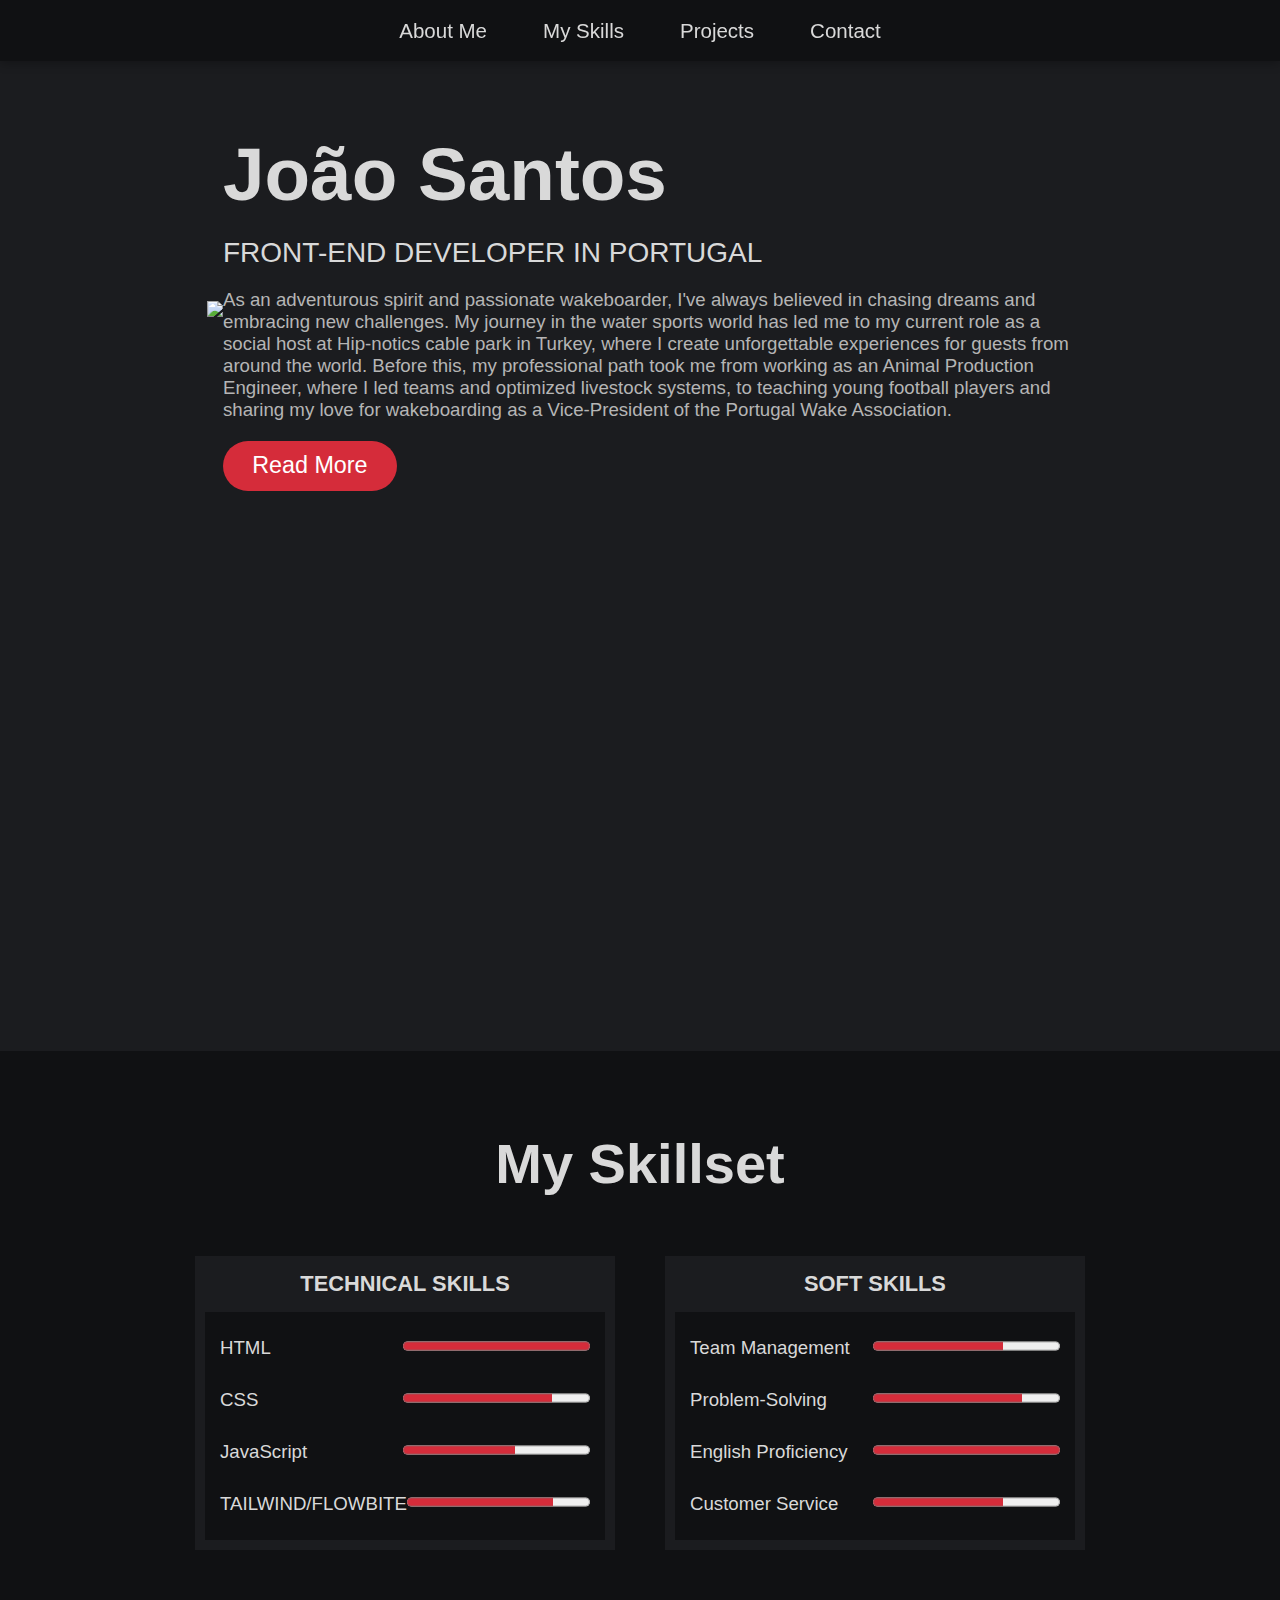
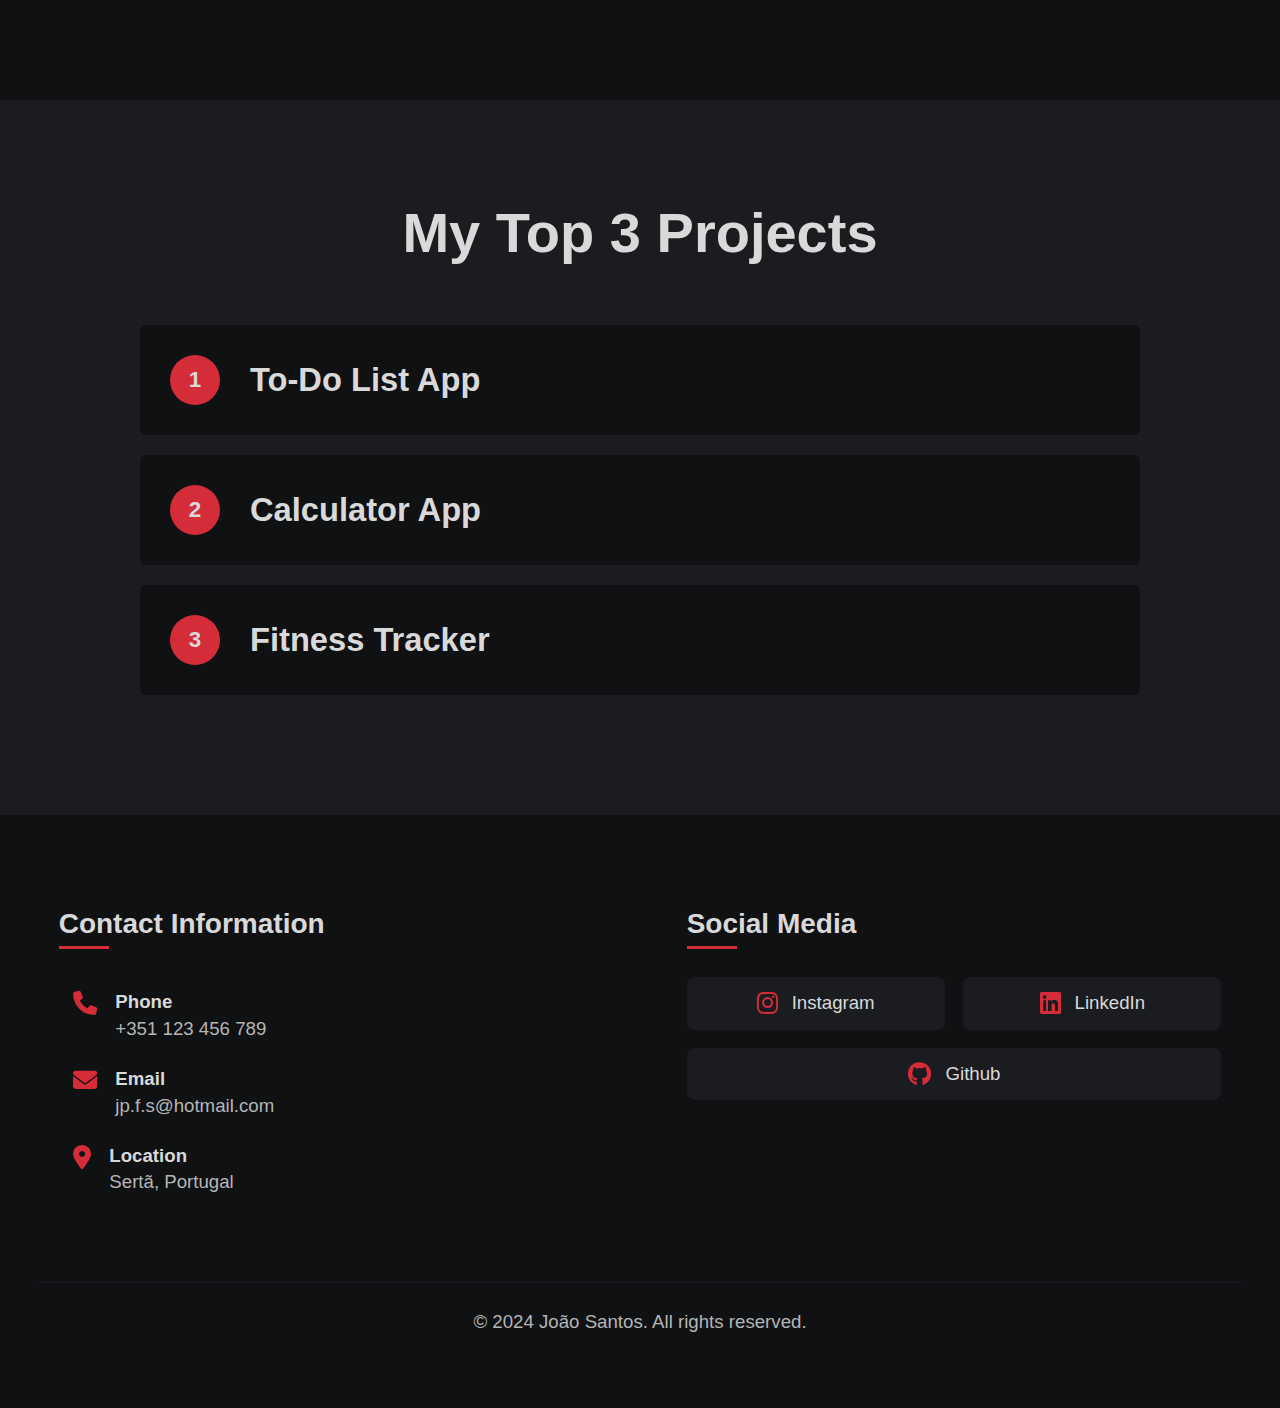
==== index copy 2.html @ c20c3a7b "first commit" ====
<!DOCTYPE html>
<html lang="en">
  <head>
    <meta charset="UTF-8" />
    <meta name="viewport" content="width=device-width, initial-scale=1.0" />
    <title>Portfolio</title>
    <link rel="stylesheet" href="style.css" />
    <link
      rel="stylesheet"
      href="https://cdnjs.cloudflare.com/ajax/libs/font-awesome/6.5.1/css/all.min.css"
    />
  </head>
  <body>
    <nav class="navbar">
      <ul>
        <li><a href="#about-anchor">About Me</a></li>
        <li><a href="#skill-section">My Skills</a></li>
        <li><a href="#projects-section">Projects</a></li>
        <li><a href="#contact">Contact</a></li>
      </ul>
    </nav>

    <div id="about-anchor" class="scroll-anchor"></div>

    <header id="about-me">
      <img src="assests/joao_santos.jpg" />
      <div class="container">
        <h1>João Santos</h1>
        <h2>Front-End Developer in Portugal</h2>
        <div class="bio-content">
          <div class="initial-content">
            As an adventurous spirit and passionate wakeboarder, I've always
            believed in chasing dreams and embracing new challenges. My journey
            in the water sports world has led me to my current role as a social
            host at Hip-notics cable park in Turkey, where I create
            unforgettable experiences for guests from around the world. Before
            this, my professional path took me from working as an Animal
            Production Engineer, where I led teams and optimized livestock
            systems, to teaching young football players and sharing my love for
            wakeboarding as a Vice-President of the Portugal Wake Association.
          </div>
          <div class="hidden-content">
            <p>
              My passion for technology and web development started with
              Harvard's CS50 course, where I discovered the exciting world of
              programming. This spark led me to dive deeper into web development
              through Udemy's 'Web Developer Bootcamp,' where I mastered HTML
              and CSS fundamentals, and their 'CSS - MASTERING ANIMATIONS'
              course, which taught me how to bring websites to life with
              engaging animations. This new chapter has ignited a fire in me -
              I'm now determined to transition into front-end development,
              combining my creative energy and problem-solving skills to build
              beautiful, user-friendly websites.
            </p>
            <p>
              My experience in leadership roles, coupled with my natural
              enthusiasm for learning and creating, makes me excited about this
              new challenge. I'm ready to dive into the tech world with the same
              dedication that helped me succeed in animal production and sports.
              The thrill of creating something from scratch, much like the rush
              of landing a new wakeboard trick, drives me forward in this
              exciting career change!
            </p>
          </div>
        </div>
        <button class="read-more-btn">Read More</button>
      </div>
    </header>

    <section id="skill-section">
      <h2>My Skillset</h2>
      <div class="wrapper">
        <div class="skill-container">
          <h3>Technical Skills</h3>
          <ul>
            <li>HTML <progress max="100" value="100"></progress></li>
            <li>CSS <progress max="100" value="80"></progress></li>
            <li>JavaScript <progress max="100" value="60"></progress></li>
            <li>
              TAILWIND/FLOWBITE <progress max="100" value="80"></progress>
            </li>
          </ul>
        </div>
        <div class="skill-container">
          <h3>Soft Skills</h3>
          <ul>
            <li>Team Management <progress max="100" value="70"></progress></li>
            <li>Problem-Solving <progress max="100" value="80"></progress></li>
            <li>
              English Proficiency <progress max="100" value="100"></progress>
            </li>
            <li>Customer Service <progress max="100" value="70"></progress></li>
          </ul>
        </div>
      </div>
    </section>
    <section id="projects-section">
      <h2>My Top 3 Projects</h2>
      <div class="flex-container">
        <details>
          <summary>
            <span class="number">1</span>
            <h3>To-Do List App</h3>
          </summary>
          <div class="text-container">
            <p>
              Lorem ipsum dolor sit amet consectetur, adipisicing elit.
              Veritatis, a animi. Accusamus animi earum reprehenderit rem! Neque
              corporis aperiam atque asperiores animi provident fugiat quaerat
              ipsam cupiditate accusantium rerum expedita explicabo id fugit nam
              beatae ducimus nihil velit, quasi laboriosam quis magnam! Esse,
              porro sit? Tempore ex, adipisci praesentium quae, mollitia
              laudantium rem sapiente dignissimos, molestiae eius obcaecati
              fugiat. Beatae quod iusto voluptas aspernatur amet! Non fugit esse
              laborum dignissimos voluptatem laboriosam, aliquam voluptate
              sapiente omnis. Repellat nesciunt eligendi alias quaerat similique
              minima ut dignissimos amet voluptatem. Minima omnis itaque
              architecto, minus veritatis, similique ipsam numquam vero, vel
              quia cupiditate!
            </p>
            <a class="project-link">Visit Website</a>
          </div>
        </details>
        <details>
          <summary>
            <span class="number">2</span>
            <h3>Calculator App</h3>
          </summary>
          <div class="text-container">
            <p>
              Lorem ipsum dolor sit amet consectetur, adipisicing elit.
              Asperiores, consequatur dolorum totam quos magni odio, dignissimos
              nostrum necessitatibus officiis qui blanditiis itaque eaque
              obcaecati enim repudiandae! Quam incidunt nihil iusto sequi, iste
              est dolores vitae esse quibusdam sint quod tempore officia
              blanditiis maiores a nisi. Impedit, tenetur magnam laborum placeat
              tempore debitis veniam odit minus dignissimos suscipit quam saepe
              cupiditate distinctio aliquam voluptatum error reprehenderit qui.
              Sit quisquam, itaque ut excepturi sunt earum quia. Ab
              exercitationem voluptatum explicabo laboriosam ea excepturi vero
              optio voluptatem culpa doloremque maiores, amet ipsam beatae
              architecto recusandae nostrum tempore repudiandae quaerat, unde
              natus. Inventore, blanditiis.
            </p>
            <a class="project-link">Visit Website</a>
          </div>
        </details>
        <details>
          <summary>
            <span class="number">3</span>
            <h3>Fitness Tracker</h3>
          </summary>
          <div class="text-container">
            <p>
              Lorem ipsum, dolor sit amet consectetur adipisicing elit. Dolores
              consequuntur odit distinctio pariatur, vitae doloribus possimus
              labore aspernatur rem saepe aliquid accusamus tempora libero
              temporibus quia. Cum eveniet eligendi aspernatur sit sapiente
              dolor, quos facilis placeat saepe architecto minima. Quo, ad iure.
              Illo aut totam magni consectetur earum tenetur ipsam vel ab minus
              quod iste rem hic quis harum esse, fugiat quam ullam ipsum soluta.
              Optio nisi rerum, quasi id saepe quisquam. Beatae, non. Eveniet ut
              beatae deleniti doloribus et accusamus veritatis expedita.
              Aliquam, quidem debitis. A aliquid repellat debitis vero odio
              optio possimus, eveniet quasi illum sint provident earum.
            </p>
            <a class="project-link">Visit Website</a>
          </div>
        </details>
      </div>
    </section>

    <footer id="contact">
      <div class="footer-container">
        <div class="footer-section contact-info">
          <h3>Contact Information</h3>
          <div class="info-item">
            <span class="icon"><i class="fas fa-phone"></i></span>
            <div>
              <h4>Phone</h4>
              <p>+351 123 456 789</p>
            </div>
          </div>
          <div class="info-item">
            <span class="icon"><i class="fas fa-envelope"></i></span>
            <div>
              <h4>Email</h4>
              <a href="mailto:jp.f.s@hotmail.com">jp.f.s@hotmail.com</a>
            </div>
          </div>
          <div class="info-item">
            <span class="icon"><i class="fas fa-location-dot"></i></span>
            <div>
              <h4>Location</h4>
              <a href="https://www.google.com/maps/place/Sertã,+Portugal"
                >Sertã, Portugal</a
              >
            </div>
          </div>
        </div>

        <div class="footer-section social-links">
          <h3>Social Media</h3>
          <div class="social-grid">
            <div class="top-row">
              <a href="#" class="social-item">
                <i class="fab fa-instagram"></i>
                <span>Instagram</span>
              </a>
              <a href="#" class="social-item">
                <i class="fab fa-linkedin"></i>
                <span>LinkedIn</span>
              </a>
            </div>
            <a href="https://github.com/jpfs" class="social-item">
              <i class="fab fa-github"></i>
              <span>Github</span>
            </a>
          </div>
        </div>
      </div>
      <div class="footer-bottom">
        <p>&copy; 2024 João Santos. All rights reserved.</p>
      </div>
    </footer>

    <script>
      document.addEventListener("DOMContentLoaded", function () {
        const readMoreBtn = document.querySelector(".read-more-btn");
        const hiddenContent = document.querySelector(".hidden-content");
        const headerTitle = document.querySelector("h2");
        let originalPosition;

        readMoreBtn.addEventListener("click", function () {
          if (!hiddenContent.classList.contains("expanded")) {
            originalPosition = window.scrollY;
          }

          hiddenContent.classList.toggle("expanded");
          readMoreBtn.textContent = hiddenContent.classList.contains("expanded")
            ? "Read Less"
            : "Read More";

          if (hiddenContent.classList.contains("expanded")) {
            setTimeout(() => {
              const navHeight = document.querySelector(".navbar").offsetHeight;
              const targetScroll =
                headerTitle.getBoundingClientRect().top +
                window.scrollY -
                navHeight +
                0; // Changed to +0 to be exactly at h2 level
              window.scrollTo({
                top: targetScroll,
                behavior: "smooth",
              });
            }, 100);
          } else {
            window.scrollTo({
              top: originalPosition,
              behavior: "smooth",
            });
          }
        });
      });
    </script>
  </body>
</html>
---- style.css ----
:root {
  --accent-color: #d52c3a;
  --primary-color: #1b1c1f;
  --secondary-color: #101113;
  --text-color: #d9d9d9;
  --secondary-text-color: #b5b5b5;
}

/* Base Styles */
* {
  margin: 0;
  padding: 0;
}

html {
  font-family: "Segoe UI", Tahoma, Geneva, Verdana, sans-serif;
  font-size: 14pt;
  color: var(--text-color);
  scroll-behavior: smooth;
}

body {
  min-height: 100vh;
  background-color: var(--primary-color);
  padding-top: 4rem;
}

/* Navbar */
.navbar {
  position: fixed;
  top: 0;
  left: 0;
  right: 0;
  background-color: var(--secondary-color);
  padding: 1rem;
  z-index: 1000;
  box-shadow: 0 2px 10px rgba(0, 0, 0, 0.3);
}

.navbar ul {
  list-style: none;
  display: flex;
  justify-content: center;
  gap: 3rem;
  margin: 0;
  padding: 0;
}

.navbar a {
  color: var(--text-color);
  text-decoration: none;
  font-weight: 500;
  font-size: 1.1rem;
  transition: color 0.3s ease;
}

.navbar a:hover {
  color: var(--accent-color);
}

/* Scroll Anchor */
.scroll-anchor {
  position: absolute;
  top: 50px;
}

/* Header Section */
header {
  padding: 3rem 0 20px;
  display: flex;
  justify-content: center;
  flex-wrap: wrap-reverse;
  min-height: 100vh;
}

header .container {
  width: 850px;
  max-width: 100%;
}

header img {
  height: 70vh;
  margin-bottom: 100px;
  transition: transform 1s ease;
}

header h1 {
  font-size: 4rem;
}

header h2 {
  margin-top: 20px;
  margin-bottom: 20px;
  text-transform: uppercase;
  font-weight: 300;
}

/* Bio Content */
.bio-content {
  margin-bottom: 20px;
  color: var(--secondary-text-color);
}

.hidden-content {
  max-height: 0;
  overflow: hidden;
  transition: max-height 1s ease-out;
}

.hidden-content.expanded {
  max-height: 1000px;
}

.hidden-content.expanded ~ img {
  transform: translateY(200px);
}

.hidden-content p {
  margin-top: 20px;
}

/* Read More Button */
.read-more-btn {
  display: inline-block;
  background-color: var(--accent-color);
  color: white;
  font-size: 1.25rem;
  font-weight: 500;
  border-radius: 1000px;
  padding: 0.5em 1.25em;
  text-decoration: none;
  margin-bottom: 80px;
  transition: 200ms ease;
  cursor: pointer;
  border: none;
}

.read-more-btn:hover {
  background-color: var(--secondary-color);
}

/* Skills Section */
#skill-section {
  padding: 80px 20px 150px 20px;
  background-color: var(--secondary-color);
}

#skill-section h2 {
  font-size: 3rem;
  text-align: center;
}

#skill-section .wrapper {
  margin-top: 60px;
  display: flex;
  justify-content: center;
  gap: 50px;
  flex-wrap: wrap;
}

.skill-container {
  width: 400px;
  max-width: 100%;
  border: 10px solid var(--primary-color);
  border-top: none;
}

.skill-container h3 {
  background-color: var(--primary-color);
  padding: 15px 0;
  text-align: center;
  text-transform: uppercase;
}

.skill-container ul {
  margin: 10px 0;
  list-style: none;
}

.skill-container ul li {
  padding: 15px;
  display: flex;
  justify-content: space-between;
}

.skill-container ul li progress {
  accent-color: var(--accent-color);
}

/* Projects Section */
#projects-section {
  padding: 100px 20px;
}

#projects-section h2 {
  font-size: 3rem;
  text-align: center;
  margin-bottom: 60px;
}

details {
  margin: 20px auto;
  width: 1000px;
  max-width: 100%;
  background-color: var(--secondary-color);
  border-radius: 6px;
}

details summary {
  display: flex;
  align-items: center;
  cursor: pointer;
  gap: 30px;
  padding: 30px;
}

details .number {
  background-color: var(--accent-color);
  min-height: 50px;
  min-width: 50px;
  display: flex;
  justify-content: center;
  align-items: center;
  border-radius: 50%;
  font-size: 1.2rem;
  font-weight: 700;
}

details h3 {
  font-size: 1.75rem;
}

details .text-container {
  padding: 30px;
  padding-top: 0;
}

details .project-link {
  display: inline-block;
  margin-top: 30px;
  background-color: var(--accent-color);
  color: white;
  padding: 0.75em 1.5em;
  border-radius: 2px;
  font-weight: 500;
  transition: 300ms ease;
  cursor: pointer;
}

details .project-link:hover {
  background-color: var(--primary-color);
}

/* Footer */
footer {
  background-color: var(--secondary-color);
  padding: 4rem 2rem;
  color: var(--text-color);
}

.footer-container {
  max-width: 1200px;
  margin: 0 auto;
  display: grid;
  grid-template-columns: repeat(2, 1fr);
  gap: 3rem;
}

.footer-section {
  padding: 1rem;
}

.footer-section h3 {
  font-size: 1.5rem;
  margin-bottom: 1.5rem;
  position: relative;
  padding-bottom: 0.5rem;
}

.footer-section h3::after {
  content: "";
  position: absolute;
  left: 0;
  bottom: 0;
  width: 50px;
  height: 3px;
  background-color: var(--accent-color);
}

/* Grid Layouts */
.info-grid,
.social-grid {
  display: grid;
  width: 100%;
  gap: 1rem;
}

info-grid,
.top-row {
  display: grid;
  grid-template-columns: repeat(2, 1fr);
  gap: 1rem;
}

.info-grid > .info-item {
  width: 100%;
  display: flex;
  align-items: center;
}

/* Keep the icon position */
.info-grid > .info-item .icon {
  padding-left: calc(30%); /* Adjust this value to align the icon */
}

/* Center the text div */
.info-grid > .info-item div {
  text-align: center;
  flex-grow: 1; /* Allow the div to take remaining space */
  padding-right: calc(25% + 1rem); /* Balance the space on the right */
}

/* Contact Info Items */
.info-item {
  display: flex;
  align-items: flex-start;
  gap: 1rem;
  position: relative;
  padding: 0.75rem;
  border-radius: 8px;
  overflow: hidden;
}

.info-item::before {
  content: "";
  position: absolute;
  width: 100%;
  height: 100%;
  background: var(--accent-color);
  top: 0;
  left: -100%;
  transition: 0.5s;
  opacity: 0.1;
  z-index: 1;
}

.info-item:hover::before {
  left: 0;
}

.info-item .icon,
.info-item div {
  position: relative;
  z-index: 2;
}

.info-item h4 {
  margin-bottom: 0.25rem;
  color: var(--text-color);
}

.info-item a,
.info-item p {
  color: var(--secondary-text-color);
  text-decoration: none;
  transition: color 0.3s ease;
}

.info-item:hover div {
  transform: translateX(10px);
}

.info-item div {
  transition: transform 0.3s ease;
}

/* Social Media Items */
.social-item {
  display: flex;
  align-items: center;
  justify-content: center;
  gap: 0.75rem;
  padding: 0.75rem;
  background-color: var(--primary-color);
  border-radius: 8px;
  text-decoration: none;
  color: var(--text-color);
  position: relative;
  overflow: hidden;
  transition: color 0.3s ease;
}

.social-item::before {
  content: "";
  position: absolute;
  width: 100%;
  height: 100%;
  background: var(--accent-color);
  top: 0;
  left: -100%;
  transition: 0.5s;
  z-index: 1;
}

.social-item:hover::before {
  left: 0;
}

.social-item span,
.social-item i {
  position: relative;
  z-index: 2;
  transition: color 0.3s ease;
}

.social-item:hover span,
.social-item:hover i {
  color: white;
}

/* Icon Styles */
.info-item .icon i,
.social-item i {
  font-size: 1.3rem;
  color: var(--accent-color);
  transition: all 0.3s ease;
  filter: drop-shadow(0 0 8px rgba(213, 44, 58, 0));
}

.info-item:hover .icon i,
.social-item:hover i {
  transform: scale(1.2);
  filter: drop-shadow(0 0 8px rgba(213, 44, 58, 0.5));
}

/* Footer Bottom */
.footer-bottom {
  margin-top: 3rem;
  padding-top: 1.5rem;
  border-top: 1px solid var(--primary-color);
  text-align: center;
  color: var(--secondary-text-color);
}

/* Media Queries */
@media (max-width: 1000px) {
  header {
    padding: 100px 20px;
    text-align: center;
  }

  header h1 {
    margin-top: 0;
    font-size: 10vw;
  }

  header h2 {
    font-size: 1.3rem;
  }

  header img {
    display: none;
  }
}

@media (max-width: 768px) {
  .navbar ul {
    gap: 1rem;
    flex-wrap: wrap;
  }

  .navbar a {
    font-size: 1rem;
  }

  header {
    padding: 4rem 20px 0;
  }

  header h1 {
    margin-top: 50px;
  }

  .footer-container {
    grid-template-columns: 1fr;
  }

  .footer-section {
    padding: 0;
  }

  .info-grid .top-row,
  .social-grid .top-row {
    grid-template-columns: repeat(2, 1fr);
  }
}
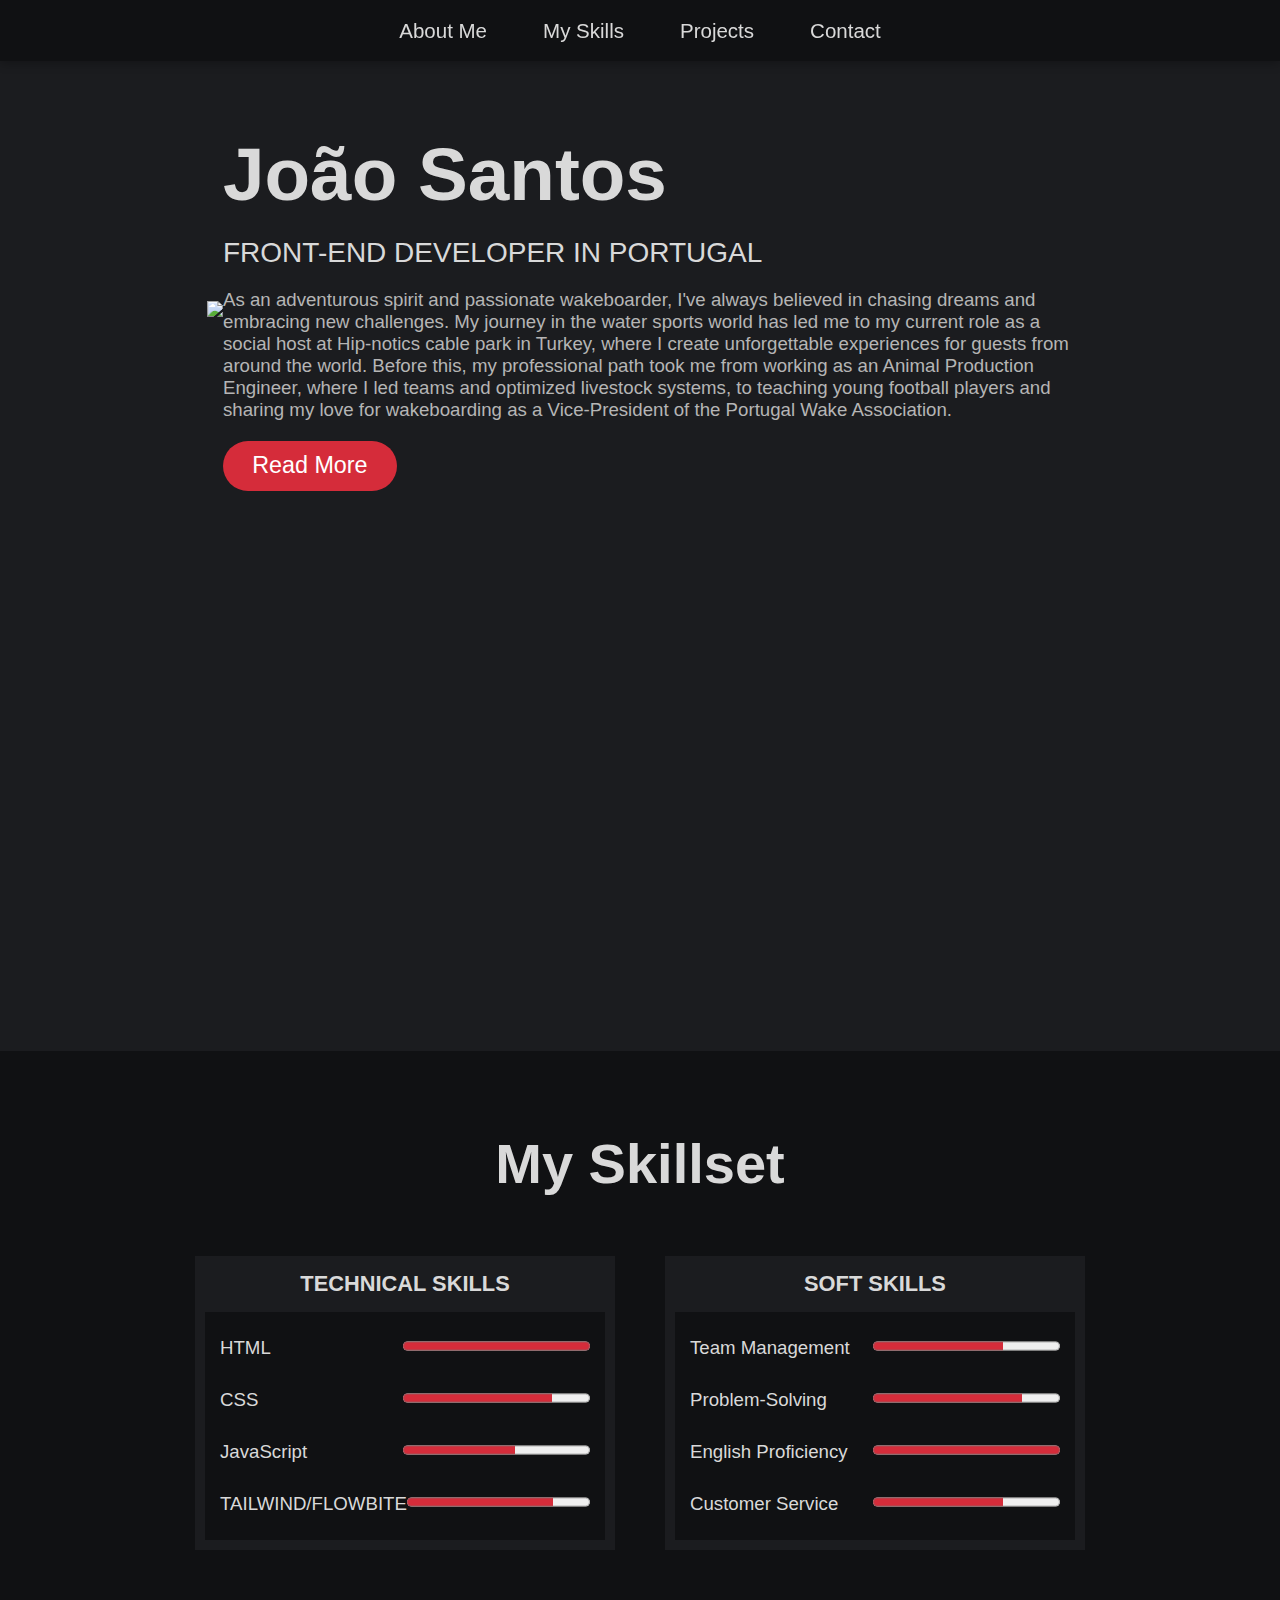
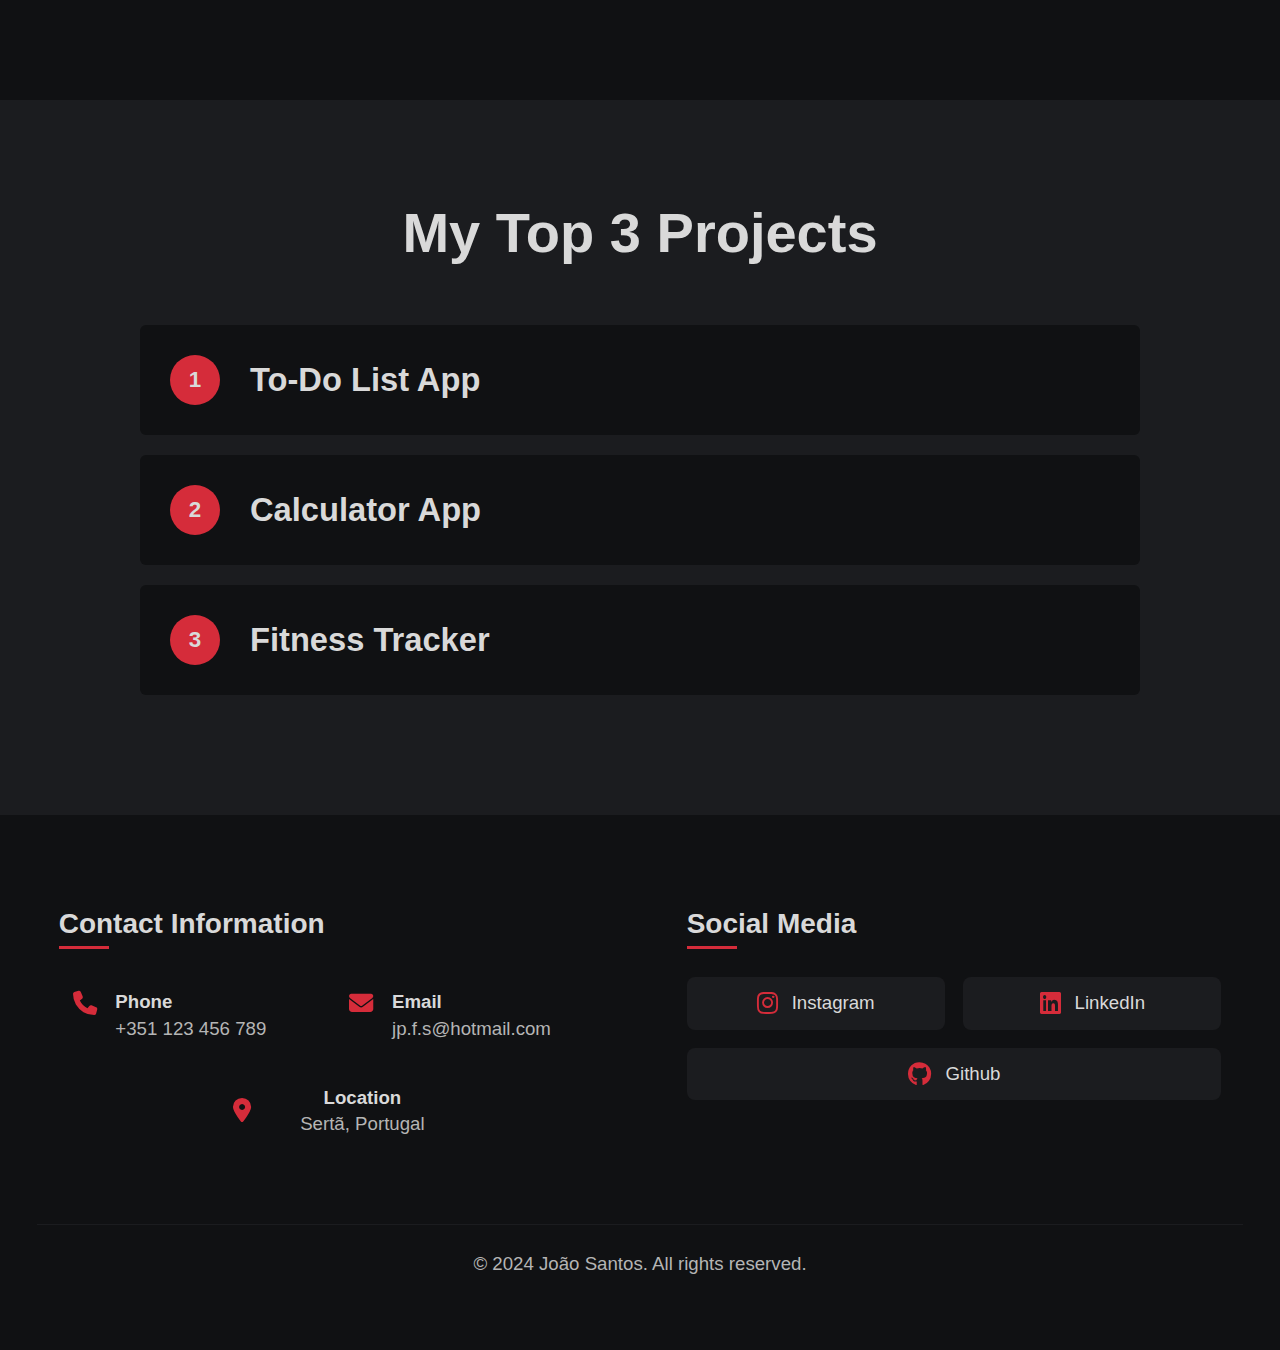
==== commit 9ca04f0e: "commit" ====
--- a/index copy 2.html
+++ b/index copy 2.html
@@ -174,27 +174,31 @@
       <div class="footer-container">
         <div class="footer-section contact-info">
           <h3>Contact Information</h3>
-          <div class="info-item">
-            <span class="icon"><i class="fas fa-phone"></i></span>
-            <div>
-              <h4>Phone</h4>
-              <p>+351 123 456 789</p>
+          <div class="info-grid">
+            <div class="top-row">
+              <div class="info-item">
+                <span class="icon"><i class="fas fa-phone"></i></span>
+                <div>
+                  <h4>Phone</h4>
+                  <p>+351 123 456 789</p>
+                </div>
+              </div>
+              <div class="info-item">
+                <span class="icon"><i class="fas fa-envelope"></i></span>
+                <div>
+                  <h4>Email</h4>
+                  <a href="mailto:jp.f.s@hotmail.com">jp.f.s@hotmail.com</a>
+                </div>
+              </div>
             </div>
-          </div>
-          <div class="info-item">
-            <span class="icon"><i class="fas fa-envelope"></i></span>
-            <div>
-              <h4>Email</h4>
-              <a href="mailto:jp.f.s@hotmail.com">jp.f.s@hotmail.com</a>
-            </div>
-          </div>
-          <div class="info-item">
-            <span class="icon"><i class="fas fa-location-dot"></i></span>
-            <div>
-              <h4>Location</h4>
-              <a href="https://www.google.com/maps/place/Sertã,+Portugal"
-                >Sertã, Portugal</a
-              >
+            <div class="info-item">
+              <span class="icon"><i class="fas fa-location-dot"></i></span>
+              <div>
+                <h4>Location</h4>
+                <a href="https://www.google.com/maps/place/Sertã,+Portugal"
+                  >Sertã, Portugal</a
+                >
+              </div>
             </div>
           </div>
         </div>
--- a/style.css
+++ b/style.css
@@ -93,6 +93,56 @@
   margin-bottom: 20px;
   text-transform: uppercase;
   font-weight: 300;
+}
+
+.arrow-container {
+  position: absolute;
+  right: 390px;
+  top: 25%;
+  transform: rotate(-18deg);
+}
+
+.label-container {
+  position: absolute;
+  right: 246px;
+  top: 23%;
+}
+
+.label {
+  background-color: transparent;
+  border: 2px solid var(--accent-color);
+  padding: 0.5rem 1rem;
+  color: var(--text-color);
+  font-size: 1rem;
+  white-space: nowrap;
+  transform: rotate(25deg);
+  position: relative;
+}
+
+.arrow {
+  position: relative;
+  width: 75px;
+  height: 2px;
+  background-color: var(--text-color);
+}
+
+/* Arrow head */
+.arrow::before,
+.arrow::after {
+  content: "";
+  position: absolute;
+  left: 0;
+  height: 2px;
+  width: 20px;
+  background-color: var(--text-color);
+}
+
+.arrow::before {
+  transform: rotate(-35deg) translateX(3px) translateY(-5px);
+}
+
+.arrow::after {
+  transform: rotate(35deg) translateX(3px) translateY(5px);
 }
 
 /* Bio Content */
@@ -480,7 +530,9 @@
   header h1 {
     margin-top: 50px;
   }
-
+  .pointer-container {
+    display: none;
+  }
   .footer-container {
     grid-template-columns: 1fr;
   }
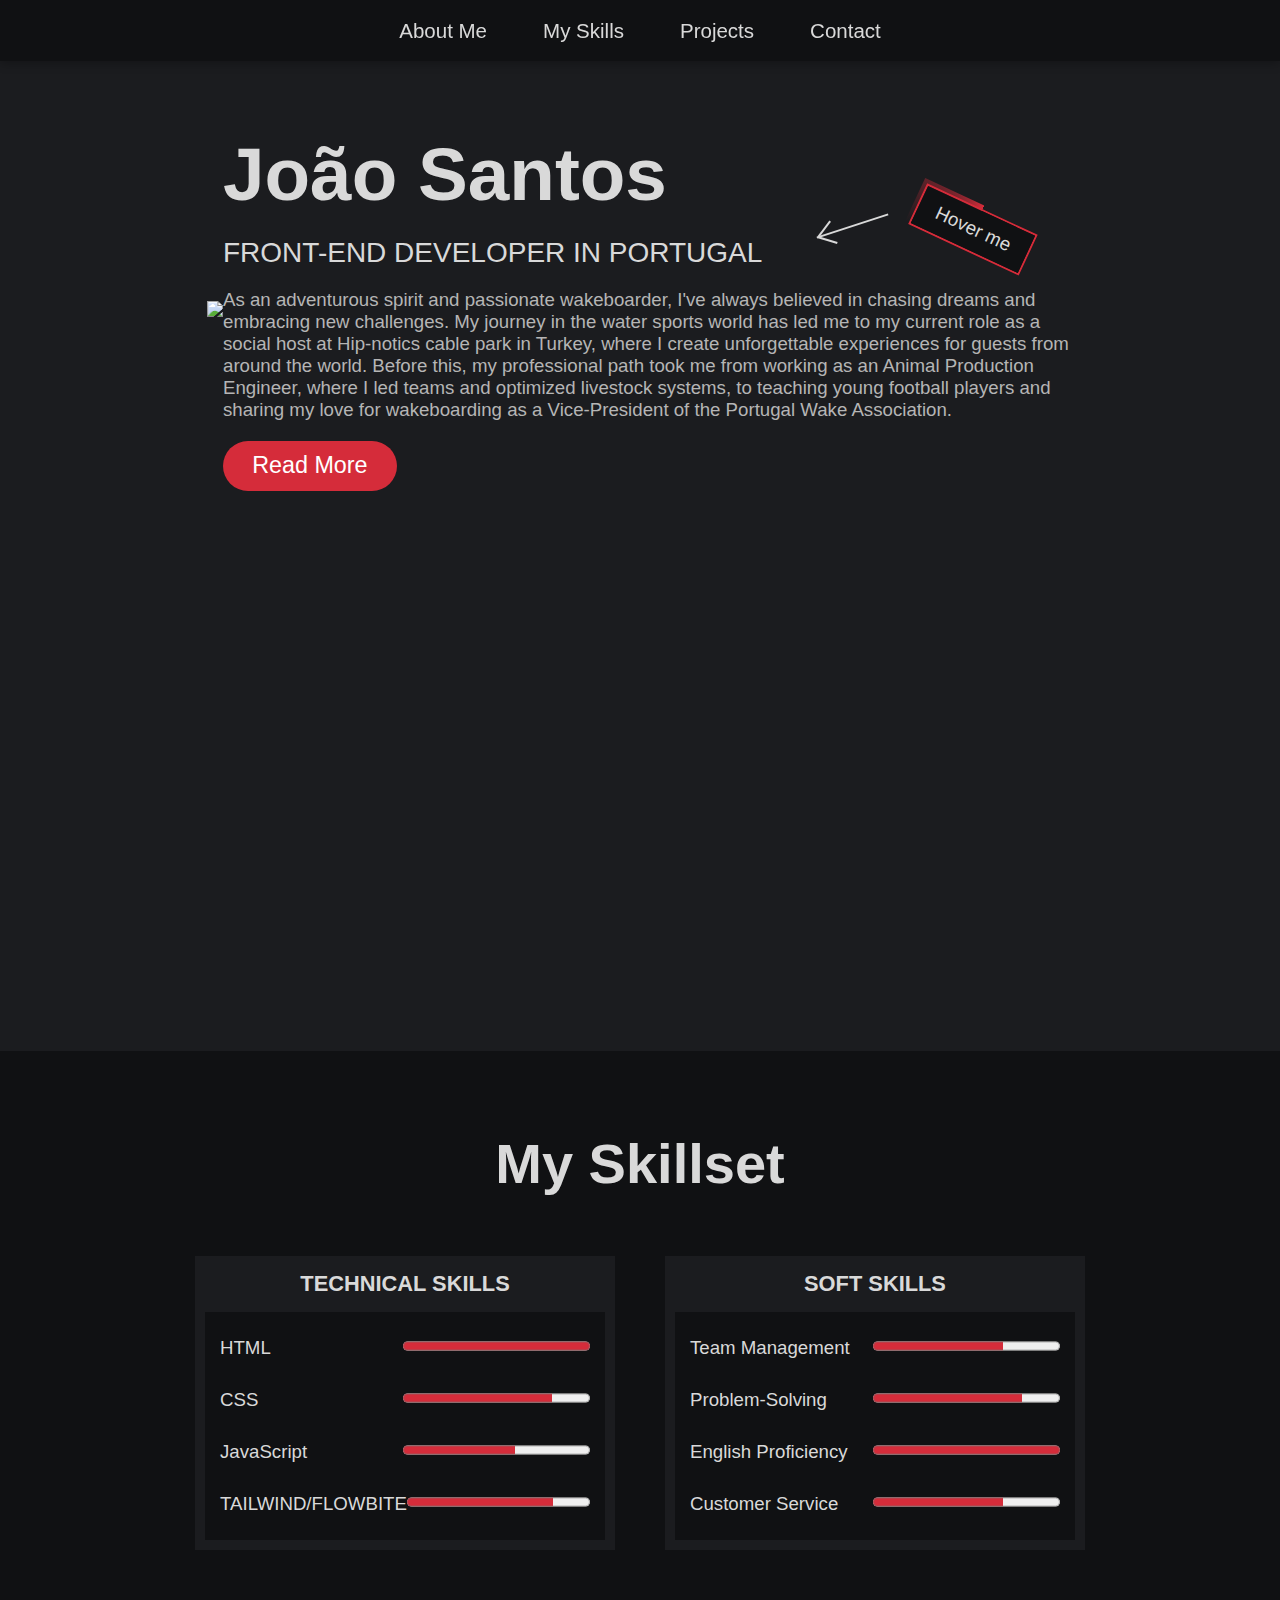
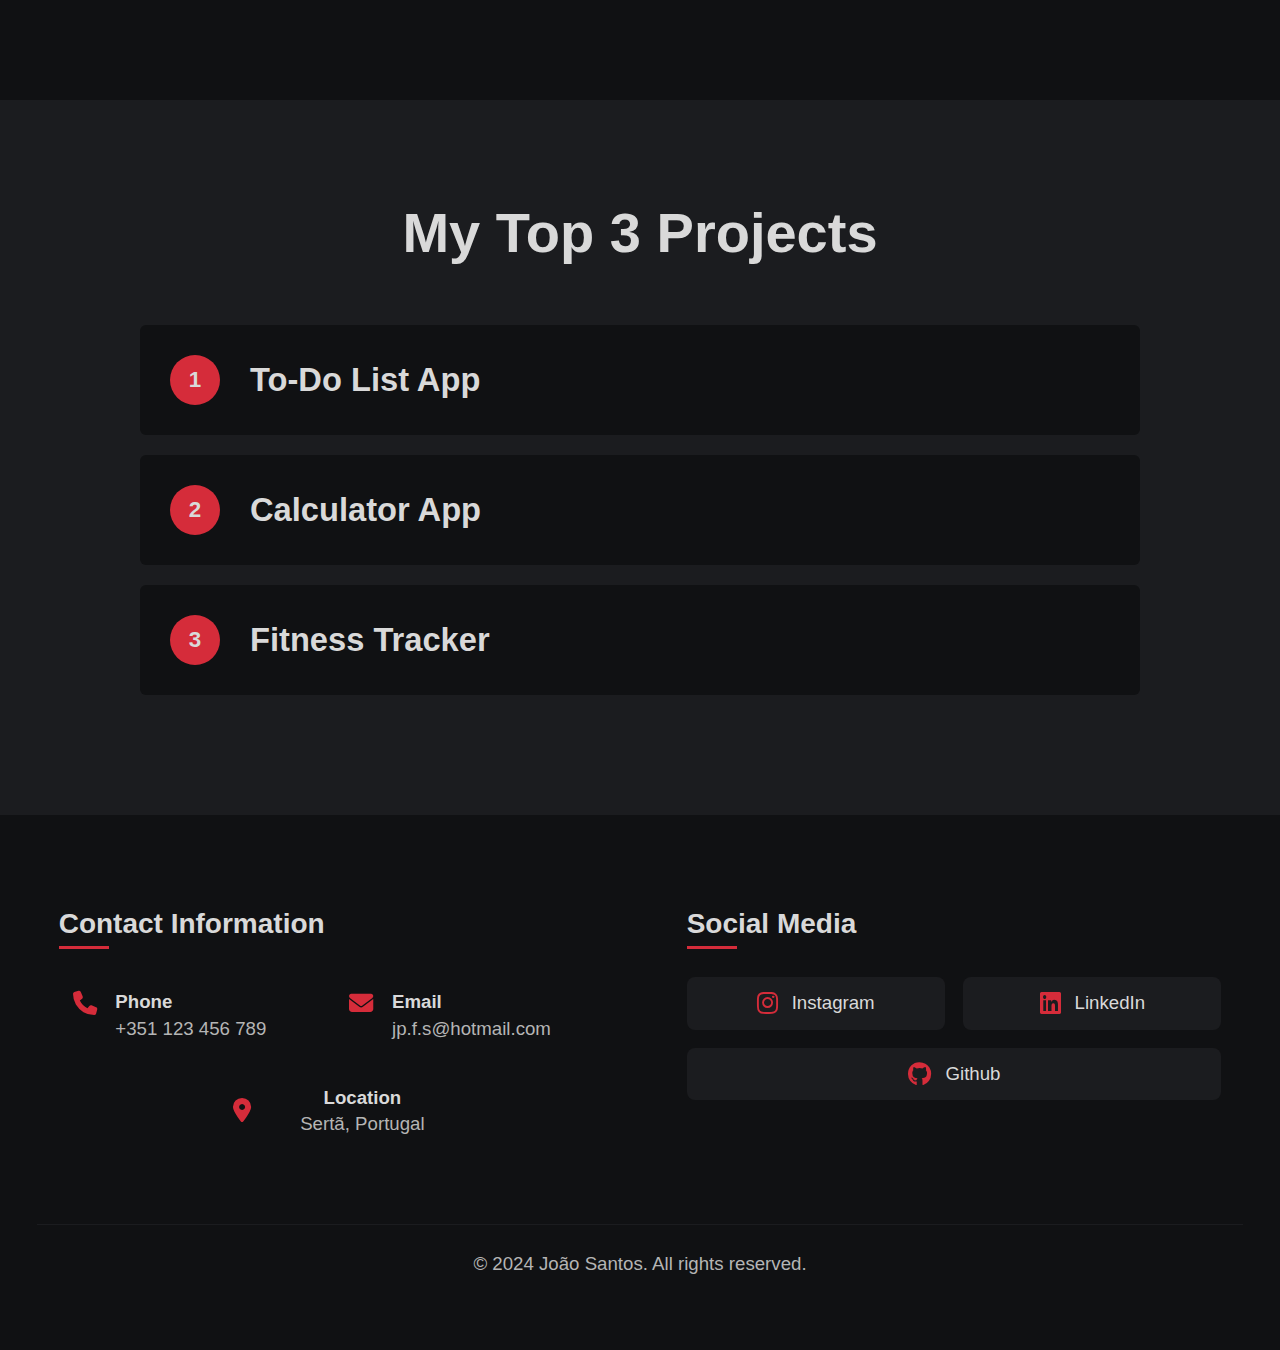
==== commit b710e275: "commit" ====
--- a/index copy 2.html
+++ b/index copy 2.html
@@ -25,7 +25,15 @@
     <header id="about-me">
       <img src="assests/joao_santos.jpg" />
       <div class="container">
-        <h1>João Santos</h1>
+        <div class="title-container">
+          <h1>João Santos</h1>
+          <div class="arrow-container">
+            <div class="arrow"></div>
+          </div>
+          <div class="label-container">
+            <div class="label"><span>Hover me</span></div>
+          </div>
+        </div>
         <h2>Front-End Developer in Portugal</h2>
         <div class="bio-content">
           <div class="initial-content">
--- a/style.css
+++ b/style.css
@@ -102,6 +102,12 @@
   transform: rotate(-18deg);
 }
 
+@property --angle {
+  syntax: "<angle>";
+  initial-value: 0deg;
+  inherits: false;
+}
+
 .label-container {
   position: absolute;
   right: 246px;
@@ -109,7 +115,7 @@
 }
 
 .label {
-  background-color: transparent;
+  background-color: var(--secondary-color);
   border: 2px solid var(--accent-color);
   padding: 0.5rem 1rem;
   color: var(--text-color);
@@ -117,6 +123,44 @@
   white-space: nowrap;
   transform: rotate(25deg);
   position: relative;
+}
+
+/* glowing border effect */
+.label::before {
+  content: "";
+  position: absolute;
+  inset: 0;
+  background-color: var(--secondary-color);
+  z-index: 1;
+}
+
+.label span {
+  position: relative;
+  z-index: 2;
+}
+
+/* Put the glow effects behind everything */
+.label::after {
+  content: "";
+  position: absolute;
+  inset: -6px;
+  background-image: conic-gradient(
+    from var(--angle),
+    transparent 70%,
+    var(--accent-color)
+  );
+  z-index: -1;
+  animation: 3s steam linear infinite;
+}
+
+/* animation keyframes */
+@keyframes steam {
+  from {
+    --angle: 0deg;
+  }
+  to {
+    --angle: 360deg;
+  }
 }
 
 .arrow {
@@ -508,8 +552,31 @@
     font-size: 1.3rem;
   }
 
-  header img {
-    display: none;
+  .title-container {
+    position: relative; /* Add this */
+    margin-top: 100px; /* Add space for the arrow and label */
+  }
+
+  .arrow-container {
+    position: absolute;
+    right: 50%;
+    top: -75px;
+    transform: translateX(50%) rotate(-90deg);
+  }
+
+  .label-container {
+    position: absolute;
+    right: 50%;
+    top: -180px;
+    transform: translateX(50%);
+  }
+
+  .label {
+    transform: rotate(0deg);
+  }
+
+  .arrow {
+    width: 100px;
   }
 }
 
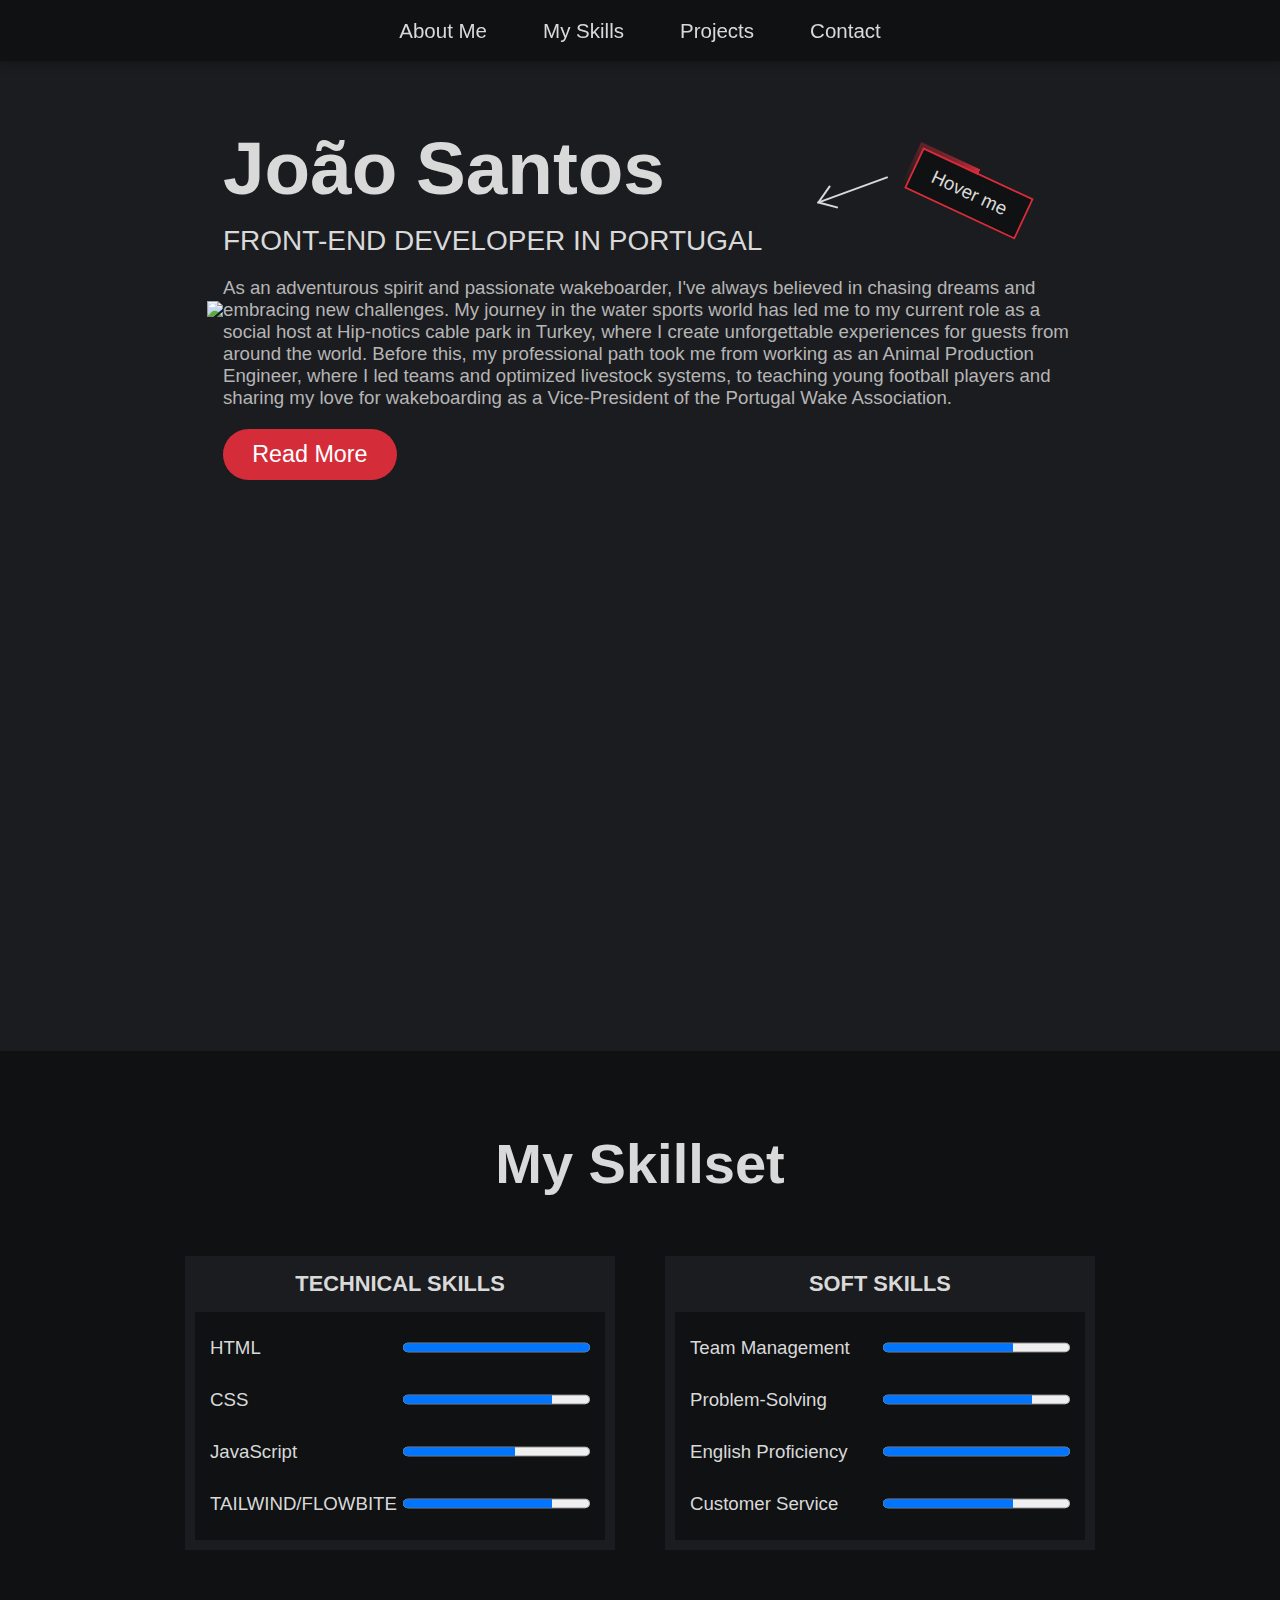
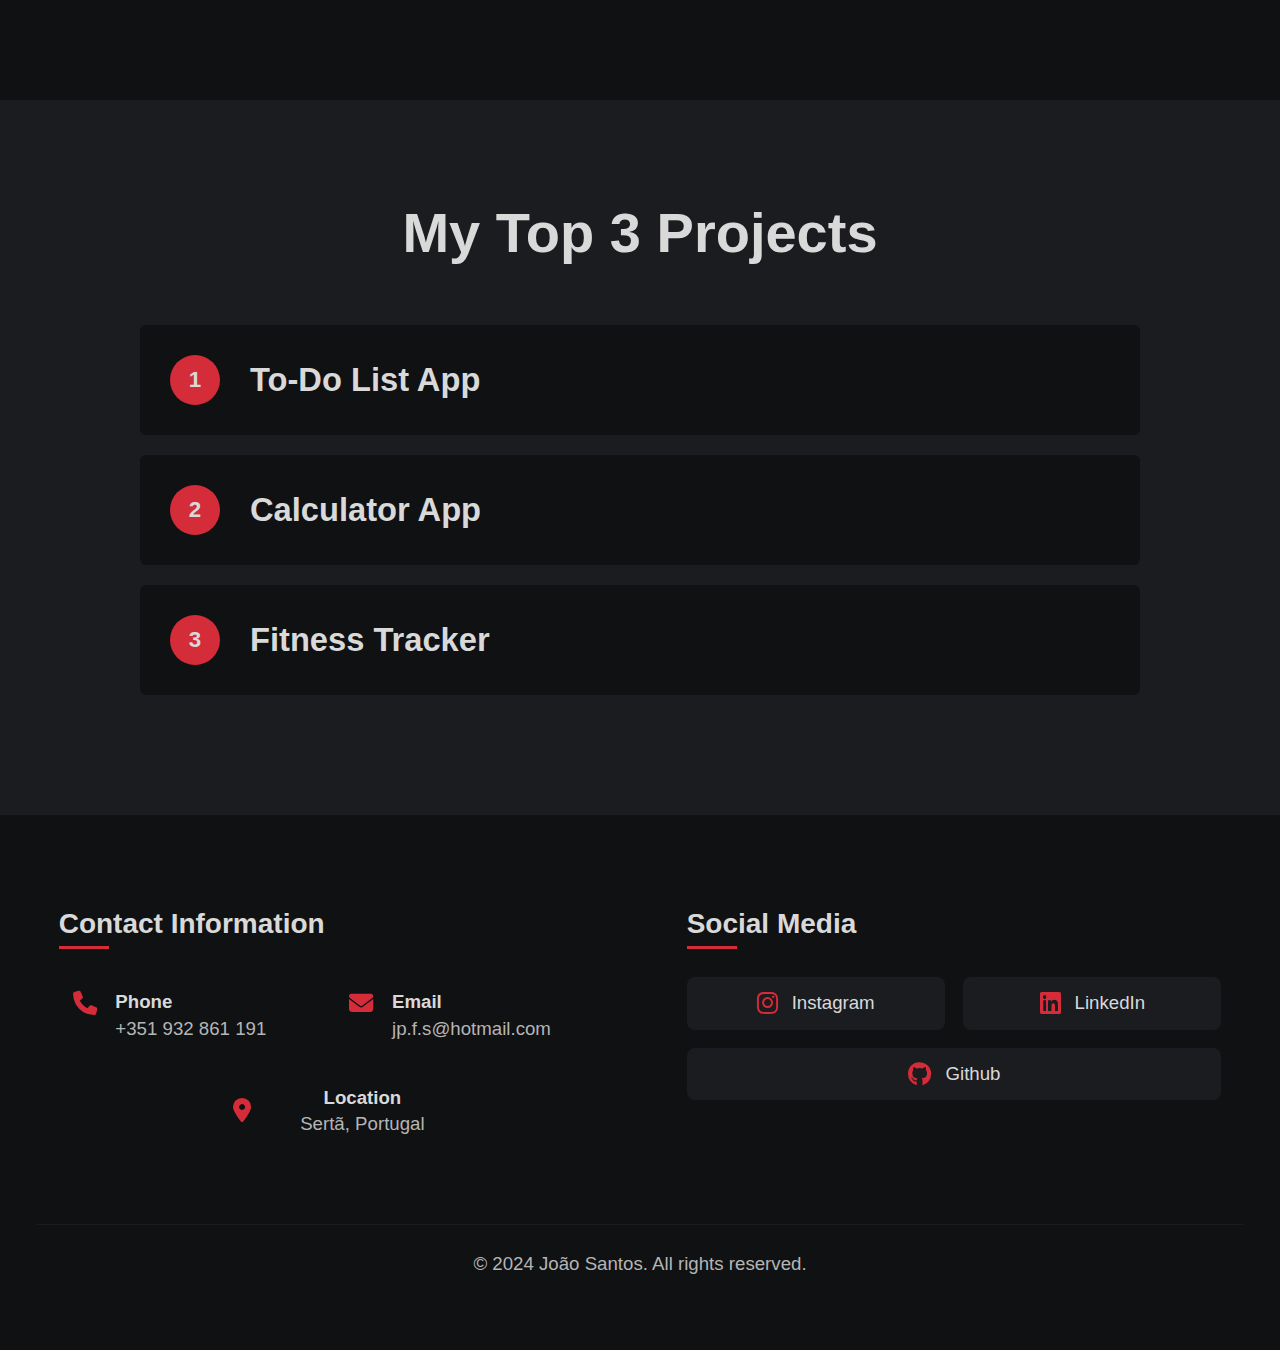
==== commit 2d01396e: "commit" ====
--- a/index copy 2.html
+++ b/index copy 2.html
@@ -24,9 +24,21 @@
 
     <header id="about-me">
       <img src="assests/joao_santos.jpg" />
-      <div class="container">
+      <div id="text" class="container">
         <div class="title-container">
-          <h1>João Santos</h1>
+          <a href="#skill-section" class="word fancy">
+            <h1>
+              <span class="name">
+                <span class="letter">J</span><span class="letter">o</span
+                ><span class="letter">ã</span><span class="letter">o</span>
+              </span>
+              <span class="name">
+                <span class="letter">S</span><span class="letter">a</span
+                ><span class="letter">n</span><span class="letter">t</span
+                ><span class="letter">o</span><span class="letter">s</span>
+              </span>
+            </h1>
+          </a>
           <div class="arrow-container">
             <div class="arrow"></div>
           </div>
@@ -34,9 +46,9 @@
             <div class="label"><span>Hover me</span></div>
           </div>
         </div>
-        <h2>Front-End Developer in Portugal</h2>
+        <h2 class="word">Front-End Developer in Portugal</h2>
         <div class="bio-content">
-          <div class="initial-content">
+          <div class="initial-content word">
             As an adventurous spirit and passionate wakeboarder, I've always
             believed in chasing dreams and embracing new challenges. My journey
             in the water sports world has led me to my current role as a social
@@ -47,7 +59,7 @@
             systems, to teaching young football players and sharing my love for
             wakeboarding as a Vice-President of the Portugal Wake Association.
           </div>
-          <div class="hidden-content">
+          <div class="hidden-content word">
             <p>
               My passion for technology and web development started with
               Harvard's CS50 course, where I discovered the exciting world of
@@ -188,7 +200,7 @@
                 <span class="icon"><i class="fas fa-phone"></i></span>
                 <div>
                   <h4>Phone</h4>
-                  <p>+351 123 456 789</p>
+                  <p>+351 932 861 191</p>
                 </div>
               </div>
               <div class="info-item">
@@ -237,6 +249,7 @@
     </footer>
 
     <script>
+      //read more and read less JS//
       document.addEventListener("DOMContentLoaded", function () {
         const readMoreBtn = document.querySelector(".read-more-btn");
         const hiddenContent = document.querySelector(".hidden-content");
@@ -260,7 +273,7 @@
                 headerTitle.getBoundingClientRect().top +
                 window.scrollY -
                 navHeight +
-                0; // Changed to +0 to be exactly at h2 level
+                0;
               window.scrollTo({
                 top: targetScroll,
                 behavior: "smooth",
--- a/style.css
+++ b/style.css
@@ -61,7 +61,7 @@
 /* Scroll Anchor */
 .scroll-anchor {
   position: absolute;
-  top: 50px;
+  top: 30px;
 }
 
 /* Header Section */
@@ -98,8 +98,8 @@
 .arrow-container {
   position: absolute;
   right: 390px;
-  top: 25%;
-  transform: rotate(-18deg);
+  top: 21%;
+  transform: rotate(-20deg);
 }
 
 @property --angle {
@@ -110,8 +110,8 @@
 
 .label-container {
   position: absolute;
-  right: 246px;
-  top: 23%;
+  right: 250px;
+  top: 19%;
 }
 
 .label {
@@ -187,6 +187,96 @@
 
 .arrow::after {
   transform: rotate(35deg) translateX(3px) translateY(5px);
+}
+
+/* efeito no João Santos */
+
+.fancy {
+  text-decoration: none;
+  color: var(--text-color);
+  cursor: pointer;
+  display: block;
+}
+
+#text:has(.fancy:hover) .word:not(.fancy:hover) {
+  opacity: 0.2;
+}
+
+.title-container {
+  width: 430px;
+}
+
+.fancy h1 {
+  display: flex;
+  gap: 1rem;
+}
+
+.name {
+  display: flex; /* This keeps letters together within each word */
+}
+
+.fancy .letter {
+  display: inline-block;
+  margin: 0;
+  padding: 0;
+  line-height: 1;
+  transition: transform 350ms ease;
+}
+
+.fancy:hover .letter {
+  transition-duration: 800ms;
+}
+
+/* João hover effects  */
+.fancy:hover .name:first-child .letter:nth-child(1) {
+  /* J */
+  transform: translate(-35%, -38%) rotate(-12deg);
+}
+
+.fancy:hover .name:first-child .letter:nth-child(2) {
+  /* o */
+  transform: translate(-22%, 33%) rotate(17deg);
+}
+
+.fancy:hover .name:first-child .letter:nth-child(3) {
+  /* ã */
+  transform: translate(-12%, -25%) rotate(-14deg);
+}
+
+.fancy:hover .name:first-child .letter:nth-child(4) {
+  /* o */
+  transform: translate(-5%, 28%) rotate(13deg);
+}
+
+/* Santos hover effects */
+.fancy:hover .name:last-child .letter:nth-child(1) {
+  /* S */
+  transform: translate(2%, -42%) rotate(-16deg);
+}
+
+.fancy:hover .name:last-child .letter:nth-child(2) {
+  /* a */
+  transform: translate(-3%, 35%) rotate(15deg);
+}
+
+.fancy:hover .name:last-child .letter:nth-child(3) {
+  /* n */
+  transform: translate(4%, -22%) rotate(-13deg);
+}
+
+.fancy:hover .name:last-child .letter:nth-child(4) {
+  /* t */
+  transform: translate(-2%, 31%) rotate(18deg);
+}
+
+.fancy:hover .name:last-child .letter:nth-child(5) {
+  /* o */
+  transform: translate(3%, -37%) rotate(-15deg);
+}
+
+.fancy:hover .name:last-child .letter:nth-child(6) {
+  /* s */
+  transform: translate(-1%, 29%) rotate(14deg);
 }
 
 /* Bio Content */
@@ -234,6 +324,7 @@
 }
 
 /* Skills Section */
+
 #skill-section {
   padding: 80px 20px 150px 20px;
   background-color: var(--secondary-color);
@@ -252,11 +343,13 @@
   flex-wrap: wrap;
 }
 
+/* Skill Container */
 .skill-container {
-  width: 400px;
+  width: 410px;
   max-width: 100%;
   border: 10px solid var(--primary-color);
   border-top: none;
+  cursor: pointer;
 }
 
 .skill-container h3 {
@@ -275,10 +368,72 @@
   padding: 15px;
   display: flex;
   justify-content: space-between;
-}
-
-.skill-container ul li progress {
-  accent-color: var(--accent-color);
+  align-items: center;
+}
+
+/* Progress Wrapper and Number */
+.progress-wrapper {
+  position: relative;
+  width: 200px;
+  flex-shrink: 0;
+}
+
+.progress-number {
+  position: absolute;
+  top: -20px;
+  right: 0;
+  font-size: 0.9rem;
+  color: var(--accent-color);
+  opacity: 0;
+  transform: translateY(10px);
+  transition: all 0.5s ease;
+}
+
+/* Progress Bar Styles */
+.progress-wrapper progress {
+  width: 100%;
+  height: 8px;
+  border-radius: 4px;
+  -webkit-appearance: none;
+  appearance: none;
+}
+
+.progress-wrapper progress::-webkit-progress-bar {
+  background-color: #ffffff20;
+  border-radius: 4px;
+}
+
+.progress-wrapper progress::-webkit-progress-value {
+  background-color: var(--accent-color);
+  border-radius: 4px;
+  opacity: 0;
+  transform: translateX(-100%);
+  transition: all 0.5s ease;
+}
+
+/* Firefox styles */
+.progress-wrapper progress::-moz-progress-bar {
+  background-color: var(--accent-color);
+  border-radius: 4px;
+  opacity: 0;
+  transform: translateX(-100%);
+  transition: all 0.5s ease;
+}
+
+/* Hover States */
+.skill-container:hover .progress-wrapper progress::-webkit-progress-value {
+  transform: translateX(0);
+  opacity: 1;
+}
+
+.skill-container:hover .progress-wrapper progress::-moz-progress-bar {
+  transform: translateX(0);
+  opacity: 1;
+}
+
+.skill-container:hover .progress-number {
+  opacity: 1;
+  transform: translateY(0);
 }
 
 /* Projects Section */
@@ -548,13 +703,17 @@
     font-size: 10vw;
   }
 
+  .fancy h1 {
+    justify-content: center;
+  }
+
   header h2 {
     font-size: 1.3rem;
   }
 
   .title-container {
-    position: relative; /* Add this */
-    margin-top: 100px; /* Add space for the arrow and label */
+    position: relative;
+    margin-top: 100px;
   }
 
   .arrow-container {
@@ -600,6 +759,23 @@
   .pointer-container {
     display: none;
   }
+
+  #skill-section h2 {
+    font-size: 2rem;
+  }
+
+  .skill-container {
+    width: 100%;
+  }
+
+  #skill-section .wrapper {
+    gap: 30px;
+  }
+
+  .progress-wrapper {
+    width: 150px;
+  }
+
   .footer-container {
     grid-template-columns: 1fr;
   }
